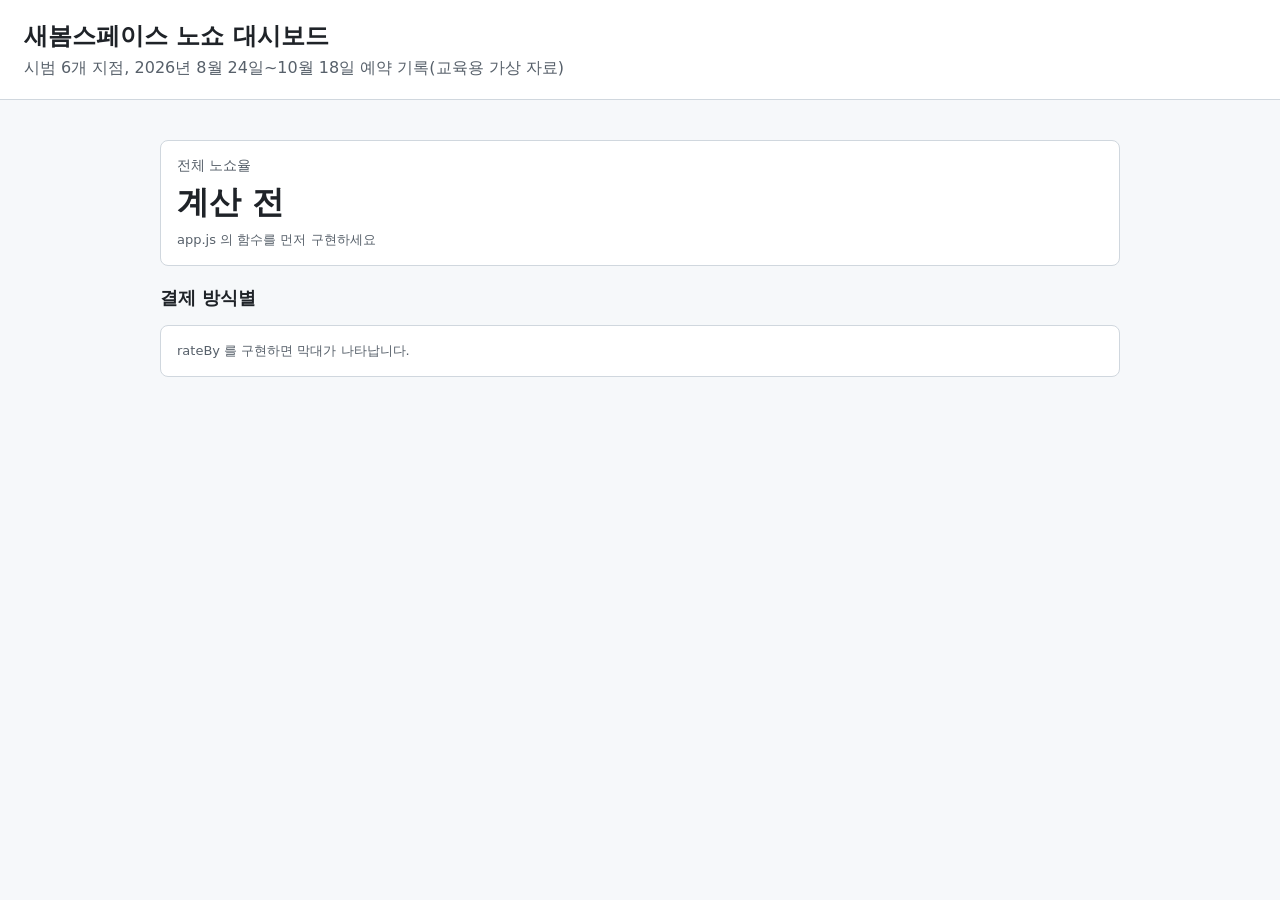
==== index.html @ 71990bca "Initial commit" ====
<!doctype html>
<html lang="ko"><head><meta charset="utf-8"><meta name="viewport" content="width=device-width, initial-scale=1">
<title>새봄스페이스 노쇼 대시보드</title>
<link rel="stylesheet" href="style.css">
</head><body>
<header><h1>새봄스페이스 노쇼 대시보드</h1>
<p class="sub">시범 6개 지점, 2026년 8월 24일~10월 18일 예약 기록(교육용 가상 자료)</p></header>
<main>
  <section class="cards">
    <div class="card"><p class="k">전체 노쇼율</p><p class="v" id="overall">-</p><p class="note" id="overall-note"></p></div>
  </section>
  <section><h2>결제 방식별</h2><div id="by-pay" class="chart"></div></section>
  <!-- 다음 차시에 필터, 예약 시점별 차트, 알림 문구 미리보기를 더한다 -->
</main>
<script src="data/bookings.js"></script>
<script src="app.js"></script>
<script src="dashboard.js"></script>
</body></html>
---- style.css ----
body{margin:0;font-family:system-ui,-apple-system,"Segoe UI","Malgun Gothic",sans-serif;color:#1f2328;background:#f6f8fa}
header{background:#fff;border-bottom:1px solid #d0d7de;padding:20px 24px}
h1{margin:0;font-size:24px}.sub{margin:6px 0 0;color:#57606a}
main{max-width:960px;margin:0 auto;padding:20px 16px}
.cards{display:grid;grid-template-columns:repeat(auto-fit,minmax(200px,1fr));gap:12px}
.card{background:#fff;border:1px solid #d0d7de;border-radius:8px;padding:16px}
.k{margin:0;color:#57606a;font-size:14px}.v{margin:6px 0;font-size:32px;font-weight:700}.note{margin:0;color:#57606a;font-size:13px}
section{margin:20px 0}h2{font-size:18px}
.chart{background:#fff;border:1px solid #d0d7de;border-radius:8px;padding:16px}
.bar{display:grid;grid-template-columns:90px 1fr 60px;gap:8px;align-items:center;margin:8px 0}
.track{background:#eaeef2;border-radius:4px;height:16px;overflow:hidden}.fill{display:block;height:100%;background:#0969da}
.num{text-align:right;font-variant-numeric:tabular-nums}
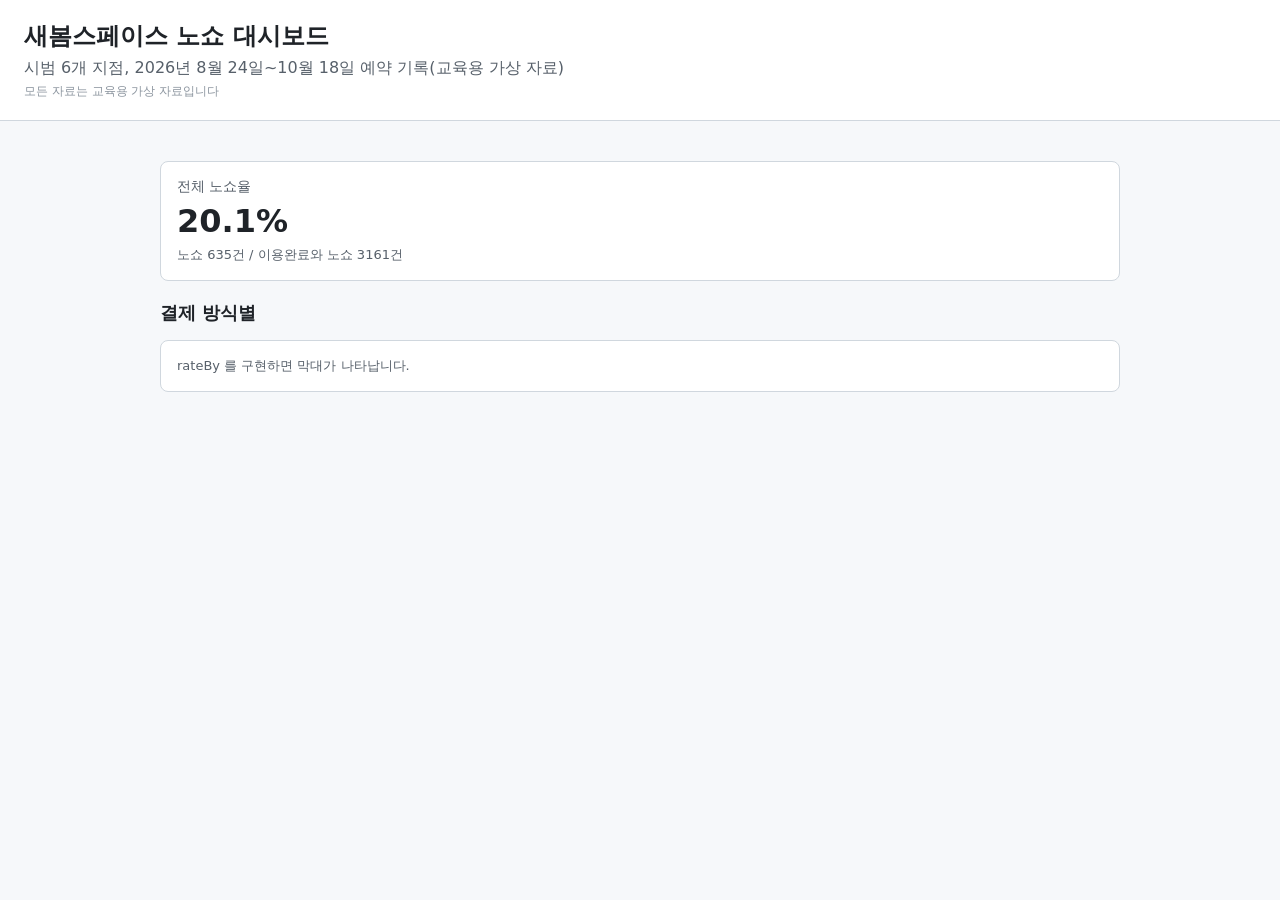
==== commit 807e00d9: "Add Copilot instructions and implement booking data processing functions - Created a new file for Co" ====
--- a/index.html
+++ b/index.html
@@ -4,7 +4,8 @@
 <link rel="stylesheet" href="style.css">
 </head><body>
 <header><h1>새봄스페이스 노쇼 대시보드</h1>
-<p class="sub">시범 6개 지점, 2026년 8월 24일~10월 18일 예약 기록(교육용 가상 자료)</p></header>
+<p class="sub">시범 6개 지점, 2026년 8월 24일~10월 18일 예약 기록(교육용 가상 자료)</p>
+<p class="notice">모든 자료는 교육용 가상 자료입니다</p></header>
 <main>
   <section class="cards">
     <div class="card"><p class="k">전체 노쇼율</p><p class="v" id="overall">-</p><p class="note" id="overall-note"></p></div>
--- a/style.css
+++ b/style.css
@@ -1,6 +1,6 @@
 body{margin:0;font-family:system-ui,-apple-system,"Segoe UI","Malgun Gothic",sans-serif;color:#1f2328;background:#f6f8fa}
 header{background:#fff;border-bottom:1px solid #d0d7de;padding:20px 24px}
-h1{margin:0;font-size:24px}.sub{margin:6px 0 0;color:#57606a}
+h1{margin:0;font-size:24px}.sub{margin:6px 0 0;color:#57606a}.notice{margin:4px 0 0;color:#8c959f;font-size:12px}
 main{max-width:960px;margin:0 auto;padding:20px 16px}
 .cards{display:grid;grid-template-columns:repeat(auto-fit,minmax(200px,1fr));gap:12px}
 .card{background:#fff;border:1px solid #d0d7de;border-radius:8px;padding:16px}
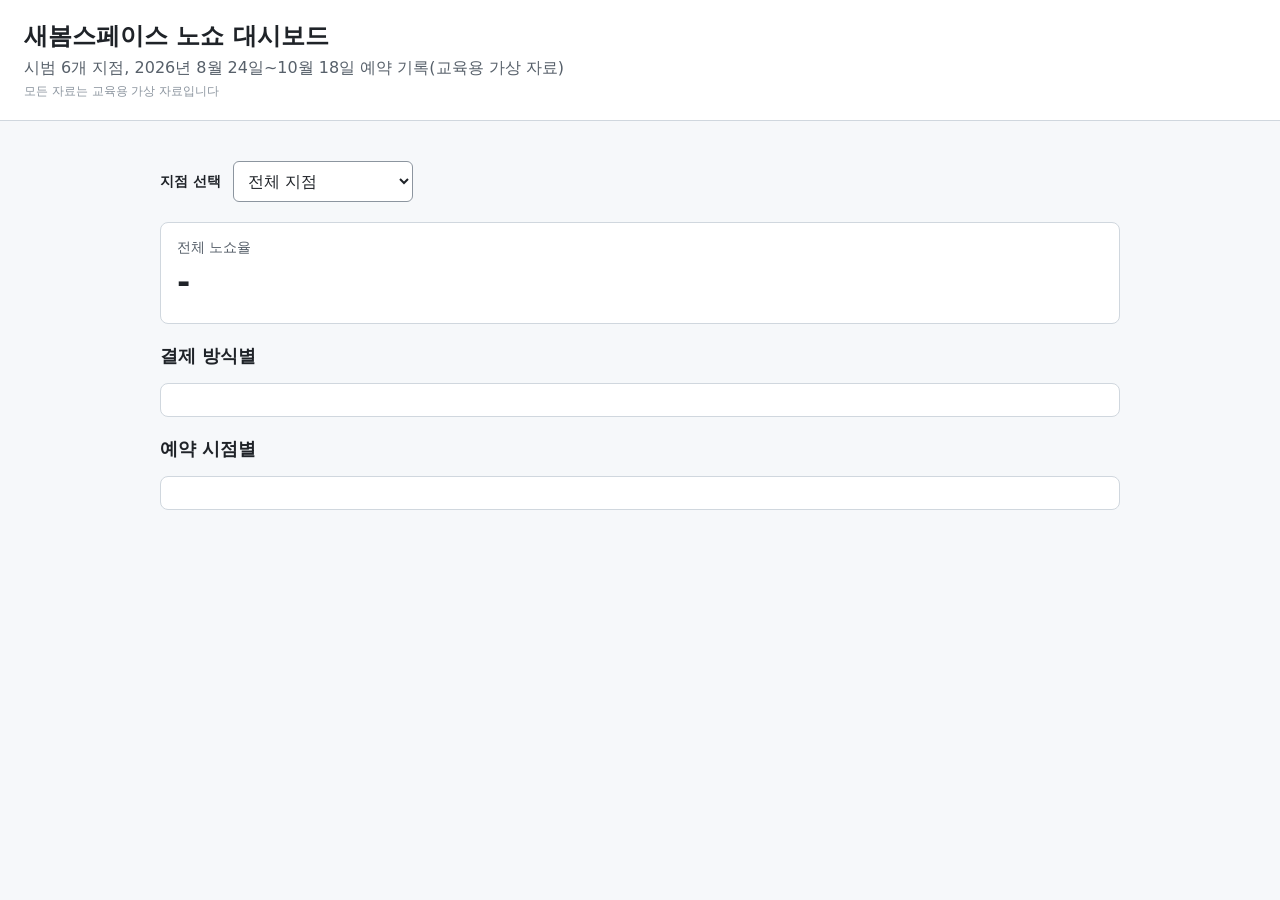
==== commit dc9255ff: "Implement branch filter and update dashboard rendering logic" ====
--- a/index.html
+++ b/index.html
@@ -7,11 +7,17 @@
 <p class="sub">시범 6개 지점, 2026년 8월 24일~10월 18일 예약 기록(교육용 가상 자료)</p>
 <p class="notice">모든 자료는 교육용 가상 자료입니다</p></header>
 <main>
+  <section class="filter-panel">
+    <label for="branch-select">지점 선택</label>
+    <select id="branch-select">
+      <option value="전체">전체 지점</option>
+    </select>
+  </section>
   <section class="cards">
     <div class="card"><p class="k">전체 노쇼율</p><p class="v" id="overall">-</p><p class="note" id="overall-note"></p></div>
   </section>
   <section><h2>결제 방식별</h2><div id="by-pay" class="chart"></div></section>
-  <!-- 다음 차시에 필터, 예약 시점별 차트, 알림 문구 미리보기를 더한다 -->
+  <section><h2>예약 시점별</h2><div id="by-timing" class="chart"></div></section>
 </main>
 <script src="data/bookings.js"></script>
 <script src="app.js"></script>
--- a/style.css
+++ b/style.css
@@ -2,6 +2,7 @@
 header{background:#fff;border-bottom:1px solid #d0d7de;padding:20px 24px}
 h1{margin:0;font-size:24px}.sub{margin:6px 0 0;color:#57606a}.notice{margin:4px 0 0;color:#8c959f;font-size:12px}
 main{max-width:960px;margin:0 auto;padding:20px 16px}
+.filter-panel{display:flex;align-items:center;gap:12px;margin-bottom:20px}.filter-panel label{font-weight:700;font-size:14px}.filter-panel select{min-width:180px;padding:9px 32px 9px 10px;border:1px solid #8c959f;border-radius:6px;background:#fff;color:#1f2328;font:inherit}
 .cards{display:grid;grid-template-columns:repeat(auto-fit,minmax(200px,1fr));gap:12px}
 .card{background:#fff;border:1px solid #d0d7de;border-radius:8px;padding:16px}
 .k{margin:0;color:#57606a;font-size:14px}.v{margin:6px 0;font-size:32px;font-weight:700}.note{margin:0;color:#57606a;font-size:13px}
@@ -10,3 +11,4 @@
 .bar{display:grid;grid-template-columns:90px 1fr 60px;gap:8px;align-items:center;margin:8px 0}
 .track{background:#eaeef2;border-radius:4px;height:16px;overflow:hidden}.fill{display:block;height:100%;background:#0969da}
 .num{text-align:right;font-variant-numeric:tabular-nums}
+@media (max-width:600px){.filter-panel{align-items:stretch;flex-direction:column;gap:6px}.filter-panel select{width:100%}.bar{grid-template-columns:82px 1fr 52px;gap:6px}.lab,.num{font-size:13px}}
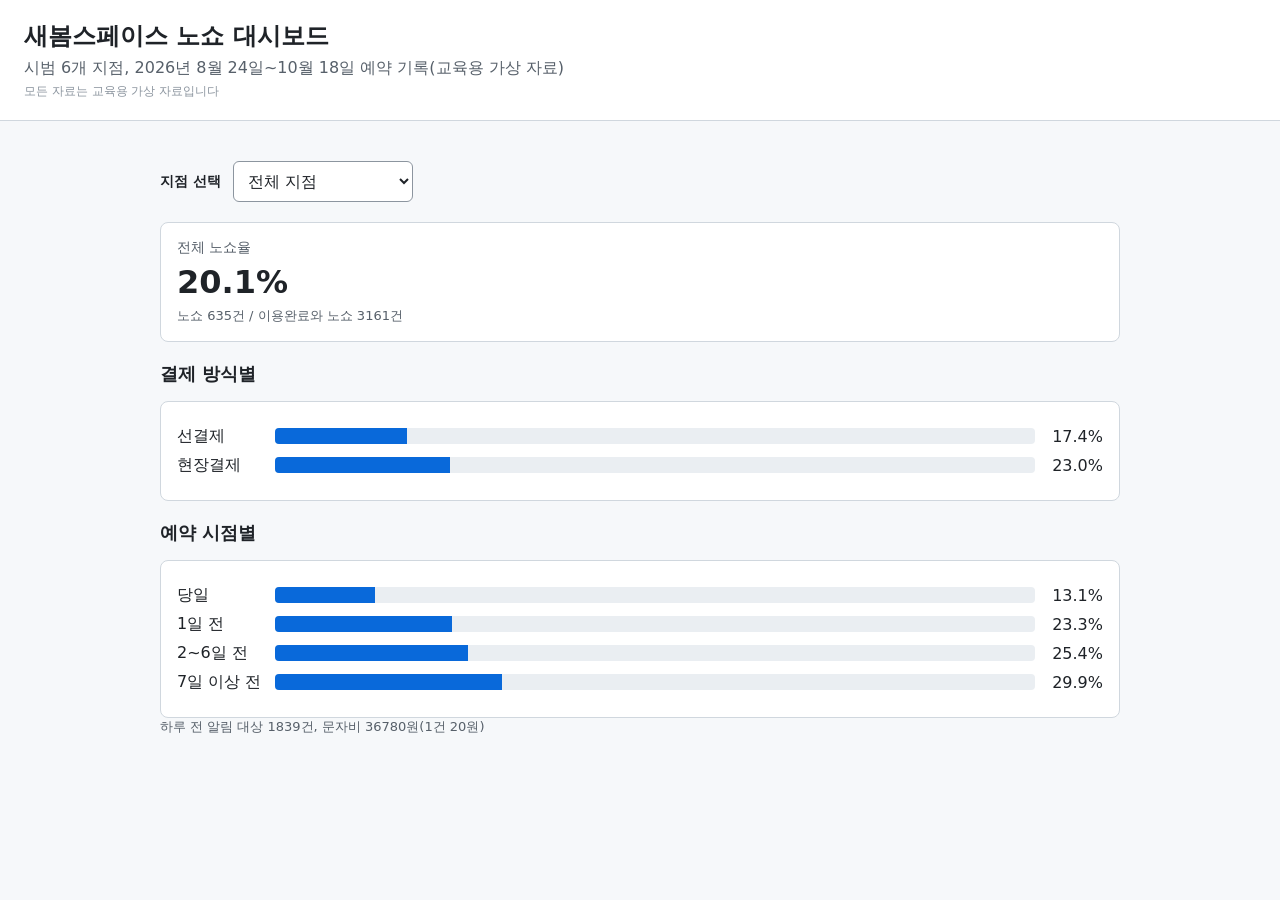
==== commit c4c1bc7e: "하루 전 알림 대상/문자비 표시 추가 Co-authored-by: repairer5812 <46104399+repairer5812@users.noreply.github.com>" ====
--- a/index.html
+++ b/index.html
@@ -17,7 +17,7 @@
     <div class="card"><p class="k">전체 노쇼율</p><p class="v" id="overall">-</p><p class="note" id="overall-note"></p></div>
   </section>
   <section><h2>결제 방식별</h2><div id="by-pay" class="chart"></div></section>
-  <section><h2>예약 시점별</h2><div id="by-timing" class="chart"></div></section>
+  <section><h2>예약 시점별</h2><div id="by-timing" class="chart"></div><p class="note" id="timing-reminder-note"></p></section>
 </main>
 <script src="data/bookings.js"></script>
 <script src="app.js"></script>
